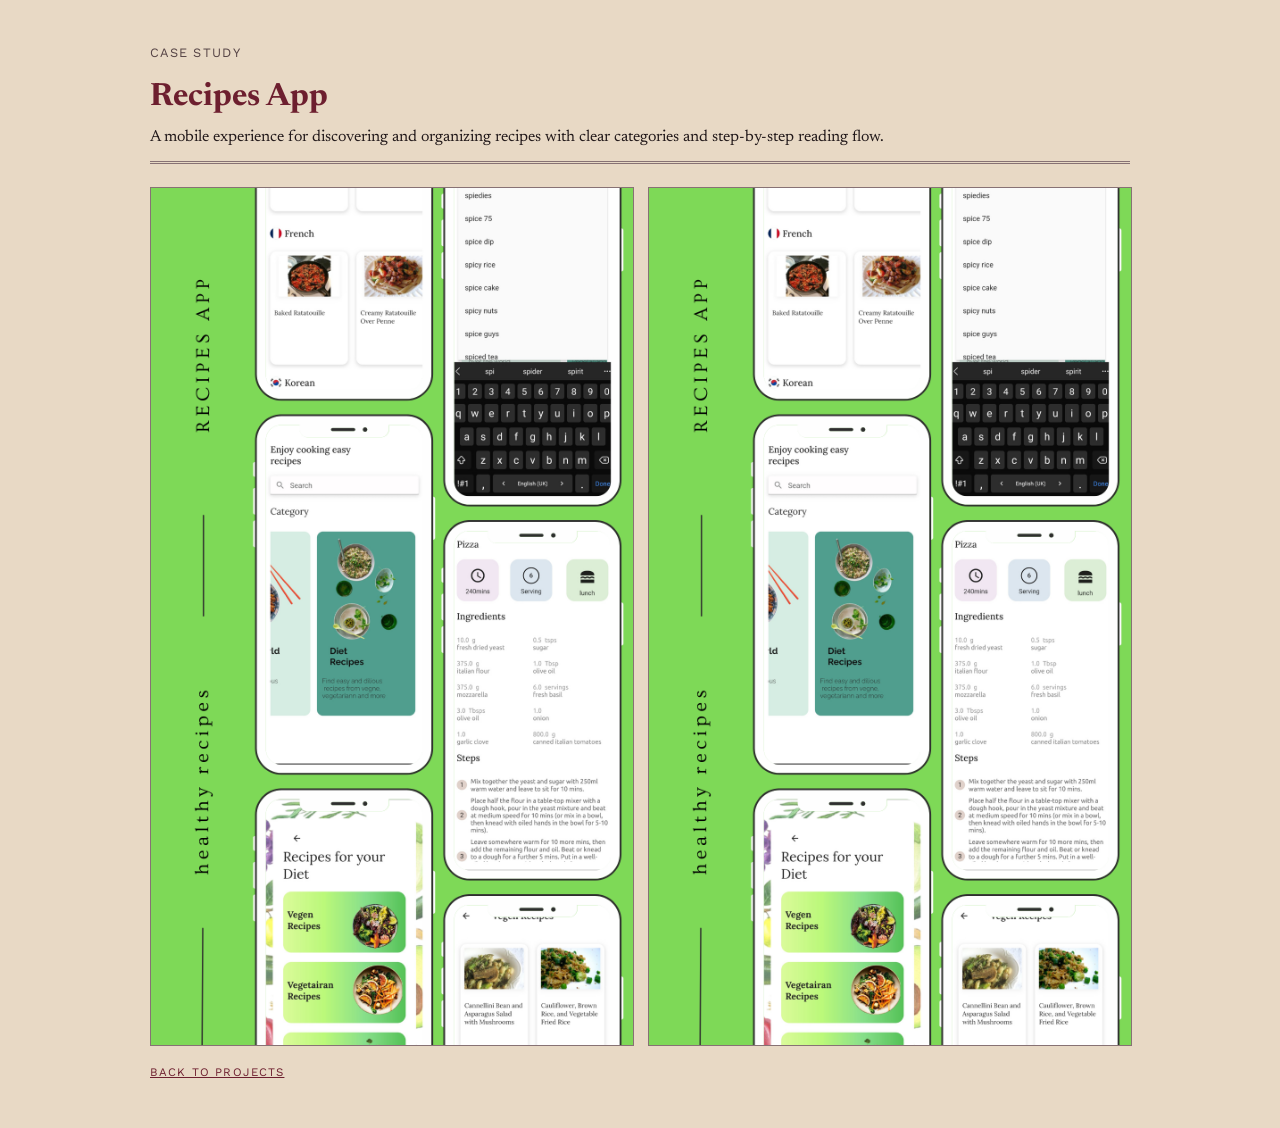
==== recipes-details.html @ 3898423f "New update" ====
<!DOCTYPE html>
<html lang="en">
<head>
    <meta charset="UTF-8">
    <meta name="viewport" content="width=device-width, initial-scale=1.0">
    <title>Recipes App | Case Study</title>
    <link rel="preconnect" href="https://fonts.googleapis.com">
    <link rel="preconnect" href="https://fonts.gstatic.com" crossorigin>
    <link href="https://fonts.googleapis.com/css2?family=Newsreader:opsz,wght@6..72,400;6..72,600;6..72,700&family=Work+Sans:wght@400;600&display=swap" rel="stylesheet">
    <style>
        :root { --paper:#e8d9c5; --ink:#22191a; --burgundy:#6d1f2f; --rule:#877274; }
        body { margin:0; font-family:"Newsreader",serif; background:var(--paper); color:var(--ink); }
        .wrap { width:min(980px,92%); margin:0 auto; padding:2rem 0 3rem; }
        h1 { color:var(--burgundy); margin-bottom:.4rem; }
        .meta { font-family:"Work Sans",sans-serif; font-size:.8rem; text-transform:uppercase; letter-spacing:.1em; color:#544244; }
        .rule { border-top:3px double var(--rule); margin:1rem 0 1.4rem; }
        .grid { display:grid; gap:1rem; grid-template-columns:repeat(2,1fr); }
        img { width:100%; border:1px solid var(--rule); background:#fff; display:block; }
        .back { display:inline-block; margin-top:1.2rem; font-family:"Work Sans",sans-serif; text-transform:uppercase; letter-spacing:.1em; font-size:.72rem; color:var(--burgundy); }
        @media (max-width:700px){ .grid{grid-template-columns:1fr;} }
    </style>
</head>
<body>
    <main class="wrap">
        <p class="meta">Case Study</p>
        <h1>Recipes App</h1>
        <p>A mobile experience for discovering and organizing recipes with clear categories and step-by-step reading flow.</p>
        <div class="rule"></div>
        <div class="grid">
            <img src="recipes_app_mokup.png" alt="Recipes app screenshot">
            <img src="recipes_app_mokup.png" alt="Recipes app screenshot">
        </div>
        <a class="back" href="index.html#projects">Back to projects</a>
    </main>
</body>
</html>
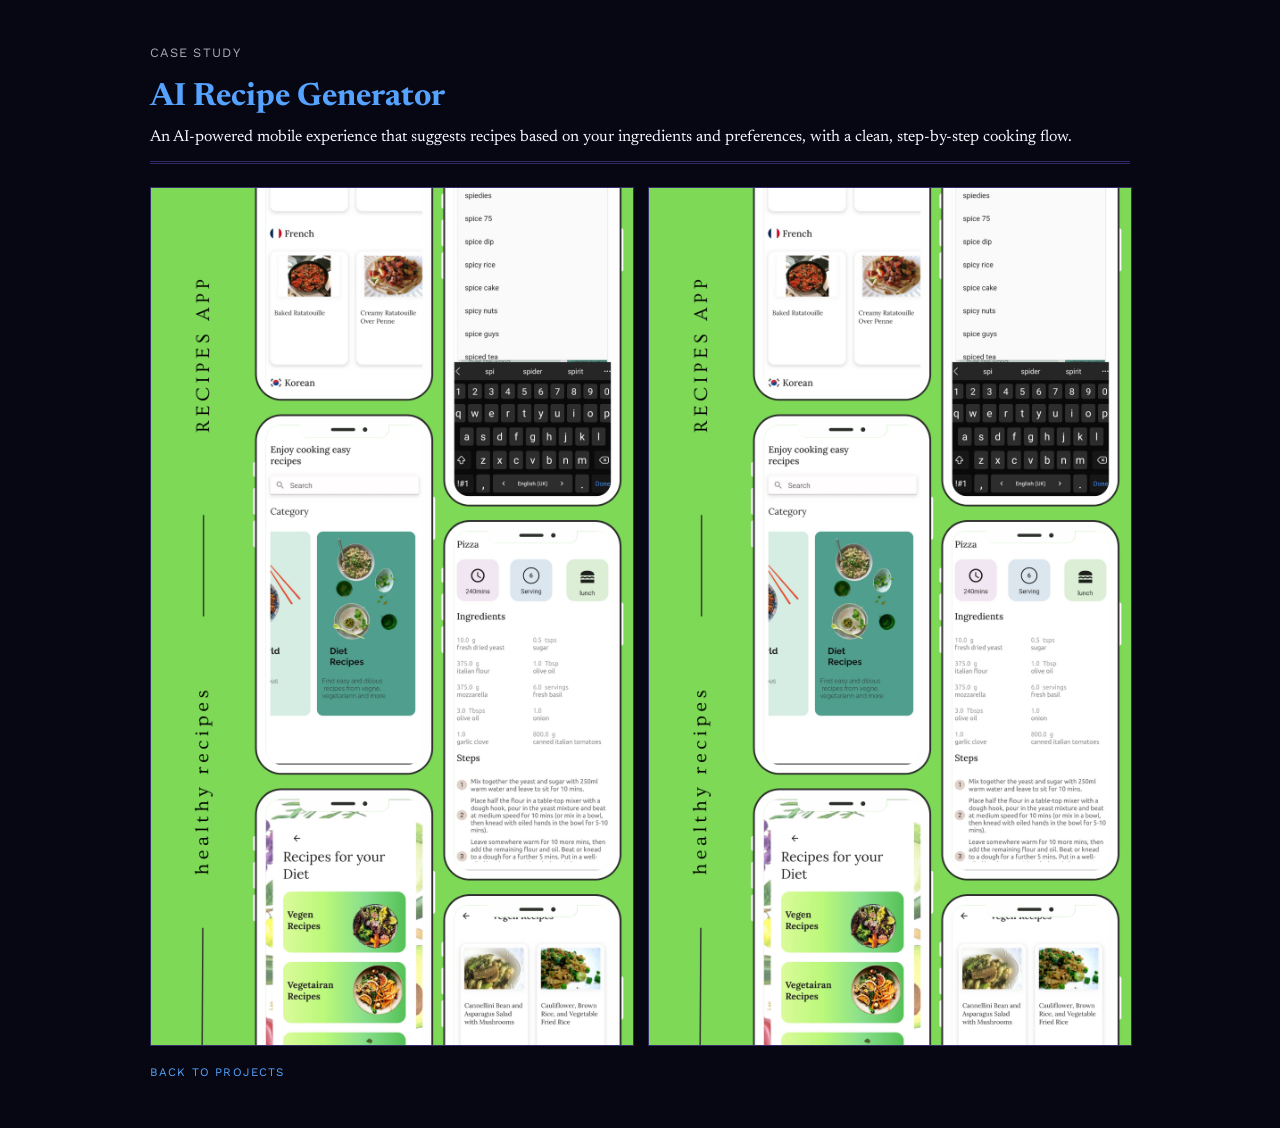
==== commit 143e9c73: "updates" ====
--- a/recipes-details.html
+++ b/recipes-details.html
@@ -3,32 +3,33 @@
 <head>
     <meta charset="UTF-8">
     <meta name="viewport" content="width=device-width, initial-scale=1.0">
-    <title>Recipes App | Case Study</title>
+    <title>AI Recipe Generator | Case Study</title>
     <link rel="preconnect" href="https://fonts.googleapis.com">
     <link rel="preconnect" href="https://fonts.gstatic.com" crossorigin>
     <link href="https://fonts.googleapis.com/css2?family=Newsreader:opsz,wght@6..72,400;6..72,600;6..72,700&family=Work+Sans:wght@400;600&display=swap" rel="stylesheet">
     <style>
-        :root { --paper:#e8d9c5; --ink:#22191a; --burgundy:#6d1f2f; --rule:#877274; }
+        :root { --paper:#060713; --ink:#f5f6ff; --burgundy:#56a3ff; --rule:rgba(124, 102, 255, 0.35); --muted:rgba(245,246,255,0.68); }
         body { margin:0; font-family:"Newsreader",serif; background:var(--paper); color:var(--ink); }
         .wrap { width:min(980px,92%); margin:0 auto; padding:2rem 0 3rem; }
         h1 { color:var(--burgundy); margin-bottom:.4rem; }
-        .meta { font-family:"Work Sans",sans-serif; font-size:.8rem; text-transform:uppercase; letter-spacing:.1em; color:#544244; }
+        .meta { font-family:"Work Sans",sans-serif; font-size:.8rem; text-transform:uppercase; letter-spacing:.1em; color:var(--muted); }
         .rule { border-top:3px double var(--rule); margin:1rem 0 1.4rem; }
         .grid { display:grid; gap:1rem; grid-template-columns:repeat(2,1fr); }
-        img { width:100%; border:1px solid var(--rule); background:#fff; display:block; }
-        .back { display:inline-block; margin-top:1.2rem; font-family:"Work Sans",sans-serif; text-transform:uppercase; letter-spacing:.1em; font-size:.72rem; color:var(--burgundy); }
+        img { width:100%; border:1px solid var(--rule); background:rgba(255,255,255,0.03); display:block; }
+        .back { display:inline-block; margin-top:1.2rem; font-family:"Work Sans",sans-serif; text-transform:uppercase; letter-spacing:.1em; font-size:.72rem; color:var(--burgundy); text-decoration:none; border-bottom:1px solid transparent; }
+        .back:hover { border-bottom-color: var(--burgundy); }
         @media (max-width:700px){ .grid{grid-template-columns:1fr;} }
     </style>
 </head>
 <body>
     <main class="wrap">
         <p class="meta">Case Study</p>
-        <h1>Recipes App</h1>
-        <p>A mobile experience for discovering and organizing recipes with clear categories and step-by-step reading flow.</p>
+        <h1>AI Recipe Generator</h1>
+        <p>An AI-powered mobile experience that suggests recipes based on your ingredients and preferences, with a clean, step-by-step cooking flow.</p>
         <div class="rule"></div>
         <div class="grid">
-            <img src="recipes_app_mokup.png" alt="Recipes app screenshot">
-            <img src="recipes_app_mokup.png" alt="Recipes app screenshot">
+            <img src="recipes_app_mokup.png" alt="AI Recipe Generator screenshot">
+            <img src="recipes_app_mokup.png" alt="AI Recipe Generator screenshot">
         </div>
         <a class="back" href="index.html#projects">Back to projects</a>
     </main>
